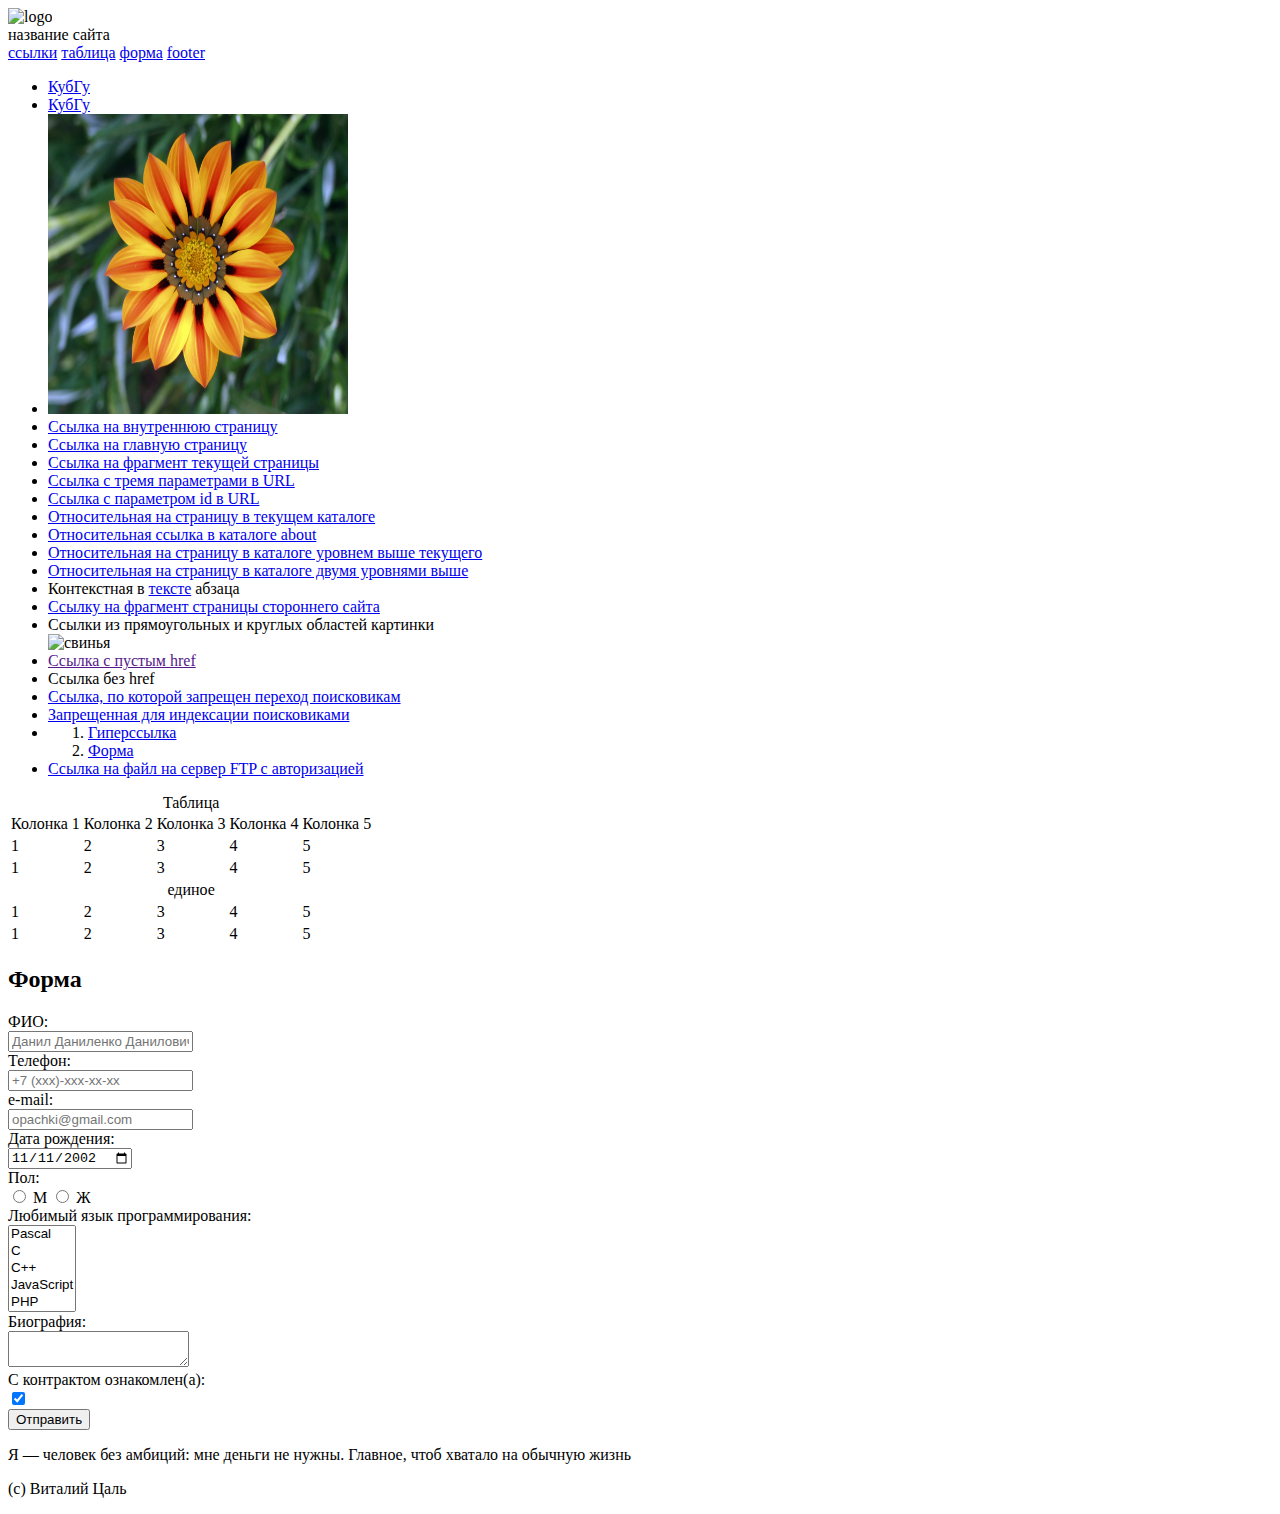
==== Zadanie2/index.html @ 2a0e4807 "Add files via upload" ====
<!DOCTYPE html>

<html>
	<head>
		<meta charset="utf-8">
		<link rel="stylesheet" href="style.css" type="text/css">
		<title>Задание 2</title>
	</head>
	<body>
		<header>
      <div class="header-content">
        <img src="https://img2.reactor.cc/pics/post/%D0%BA%D0%BE%D1%82%D1%8D-%D0%BB%D0%B8%D1%87%D0%B8%D0%BD%D0%BA%D0%B0-%D0%BA%D0%BE%D1%82%D1%8D-7539889.png" alt="logo" class="logo">
        <div class="name-site">название сайта</div>
        <div class="header-links-nav">
          <nav>
            <a href="#link">ссылки</a>
            <a href="#table">таблица</a>
            <a href="#forma">форма</a>
            <a href="#footer">footer</a>
          </nav>
        </div>
      </div>
    </header>
		<div class="call">
			<div class="inner">
				<ul id="link">
					<li><a href="http://www.kubsu.ru/index.php" target="_blank">КубГу</a></li>
					<li id="KUBIK"><a href="https://www.kubsu.ru/index.php" target="_blank">КубГу</a></li>
					<li id="top"><a href="http://www.kubsu.ru/index.php"><img src="image.jpg" alt="image" width="300" height="300"/></a></li>
					<li><a href="/about.html">Ссылка на внутреннюю страницу</a></li>
					<li><a href="/">Ссылка на главную страницу</a></li>
					<li><a href="#KUBIK">Ссылка на фрагмент текущей страницы</a></li>
					<li><a href="http://www.kubsu.ru/index.php?parametr1=p1&parametr2=p2&parametr3=p3" target="_blank">Ссылка с тремя параметрами в URL</a></li>
					<li><a href="http://www.kubsu.ru/index.php?id=15" target="_blank">Ссылка с параметром id в URL</a></li>
					<li><a href="./about.html">Относительная на страницу в текущем каталоге</a></li>
					<li><a href="./about/page2.html">Относительная ссылка в каталоге about</a></li>
					<li><a href="../page2.html">Относительная на страницу в каталоге уровнем выше текущего</a></li>
					<li><a href="../../katalog1.html">Относительная на страницу в каталоге двумя уровнями выше</a></li>
					<li>Контекстная в <a href="http://www.kubsu.ru/index.php" target="_blank">тексте</a> абзаца</li>
					<li><a href="https://www.kubsu.ru/index.php#section-content">Ссылку на фрагмент страницы стороннего сайта</a></li>
					<li>Ссылки из прямоугольных и круглых областей картинки
						<br>
						<img src="https://www.gamebyte.com/wp-content/uploads/2022/05/ac52805a-silent-hill-2-gb.jpg" alt="свинья" width="190" heigth="190" usemap="#mymap"/>
						<map name="mymap">
							<area shape="rect" coords="40, 25, 90, 150" href="https://www.meme-arsenal.com/memes/57b0e6c18cd5163b8f9722f06ba16e4a.jpg" alt="Прямоугольная область">
							<area shape="circle" coords="100, 10, 25" href="https://www.denofgeek.com/wp-content/uploads/2022/10/Pyramid-Head-Silent-Hil.jpg?resize=768%2C432" alt="Круглая облать">
						</map>
					</li>
					<li><a href>Ссылка с пустым href</a></li>
					<li><a>Ссылка без href</a> </li>
					<li><a href="https://ru.wikipedia.org/wiki/Silent_Hill_2" rel="nofollow" target="_blank">Ссылка, по которой запрещен переход поисковикам</a></li>
					<li><!--noindex--><a href="https://ru.wikipedia.org/wiki/Survival_horror" target="_blank">Запрещенная для индексации поисковиками</a><!--/noindex--></li>
					<li>
						<ol>
							<li><a href="#KUBIK" title="Ссылка на сайт кубгу">Гиперссылка</a></li>
							<li><a href=#forma title="Ссылка на форму">Форма</a></li>
						</ol>
					</li>
					<li><a href="ftp://user:pass123@tavalik.ru/Temp/file.txt">Ссылка на файл на сервер FTP с авторизацией</a></li>
					</ul>
				<div class="table">
				 <table>
          <caption>Таблица</caption>
          <tbody>
            <tr class="row-neChet">
              <td>Колонка 1</td>
              <td>Колонка 2</td>
              <td>Колонка 3</td>
              <td>Колонка 4</td>
              <td>Колонка 5</td>
            </tr>
            <tr class="row-Chet">
              <td> 1</td>
              <td> 2</td>
              <td> 3</td>
              <td> 4</td>
              <td> 5</td>
            </tr>
            <tr class="row-neChet">
              <td> 1</td>
              <td> 2</td>
              <td> 3</td>
              <td> 4</td>
              <td> 5</td>
            </tr>
            <tr class="row-Chet" >
              <td colspan="5" align="center">единое</td>
              
            </tr>
            <tr class="row-neChet">
              <td> 1</td>
              <td> 2</td>
              <td> 3</td>
              <td> 4</td>
              <td> 5</td>
            </tr>
            <tr class="row-Chet">
              <td> 1</td>
              <td> 2</td>
              <td> 3</td>
              <td> 4</td>
              <td> 5</td>
            </tr>
          </tbody>
        </table>
				</div>
					<h2>Форма</h2>
      <form action="https://www.example.com" method="POST"  id="forma">
        <label>
          ФИО:<br>
          <input name="field-name-1" placeholder="Данил Даниленко Данилович" type="name">
        </label><br>
        <label>
          Телефон:<br>
            <input name="field-number" placeholder="+7 (xxx)-xxx-xx-xx" type="number">
        </label><br>
        <label>
          e-mail:<br>
          <input name="field-email" placeholder="opachki@gmail.com" type="email">
       </label><br>
       <label>
        Дата рождения:<br>
        <input name="field-date" value="2002-11-11" type="date">
       </label><br>
       Пол:<br>
       <label>
           <input type="radio" name="radio-group-2" value="М">
           М
       </label>
       <label>
           <input type="radio" name="radio-group-2" value="Ж">
           Ж
       </label>
      </label><br>
      <label>
        Любимый язык программирования:
        <br/>
        <select name="field-name4[]" multiple="multiple" size="5">
          <option value="Значение 1">Pascal</option>
          <option value="Значение 2">C</option>
          <option value="Значение 3">C++</option>
          <option value="Значение 4">JavaScript</option>
          <option value="Значение 5">PHP</option>
          <option value="Значение 6">Python</option>
          <option value="Значение 7">Java</option>
          <option value="Значение 8">Haskel</option>
          <option value="Значение 9">Clojure</option>
          <option value="Значение 10">Prolog</option>
          <option value="Значение 11">Scala</option>
        </select>
      </label><br>
      <label>
        Биография:<br>
        <textarea name="biography"> </textarea>
      </label><br>
      С контрактом ознакомлен(а):<br>
               <label>
                   <input type="checkbox" checked="checked" name="check-1">
               </label><br>
               <input type="submit" value="Отправить" />
      </form>
			</div>
		</div>
		<footer class="footer" id="footer">
    <p>Я — человек без амбиций: мне деньги не нужны. Главное, чтоб хватало на обычную жизнь</p>
    <p>(с) Виталий Цаль</p>
  </footer>
	</body>
</html>
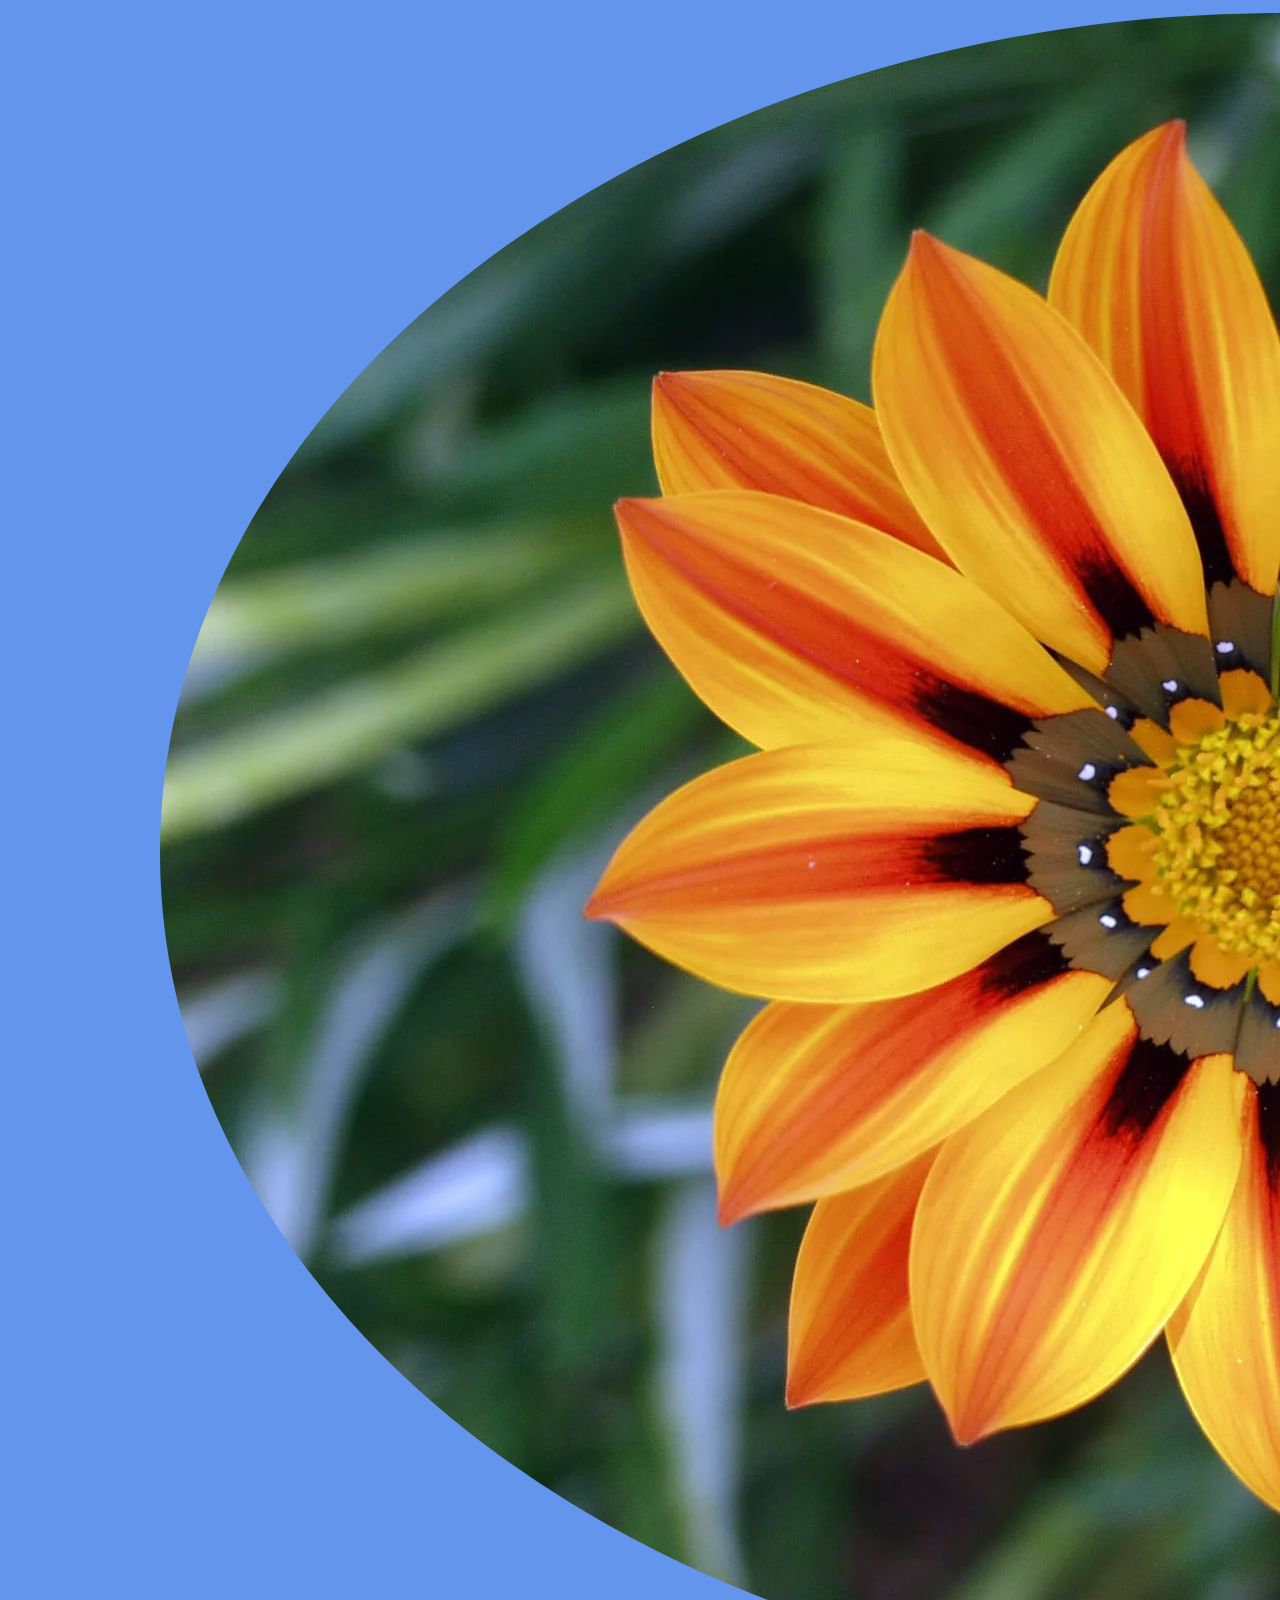
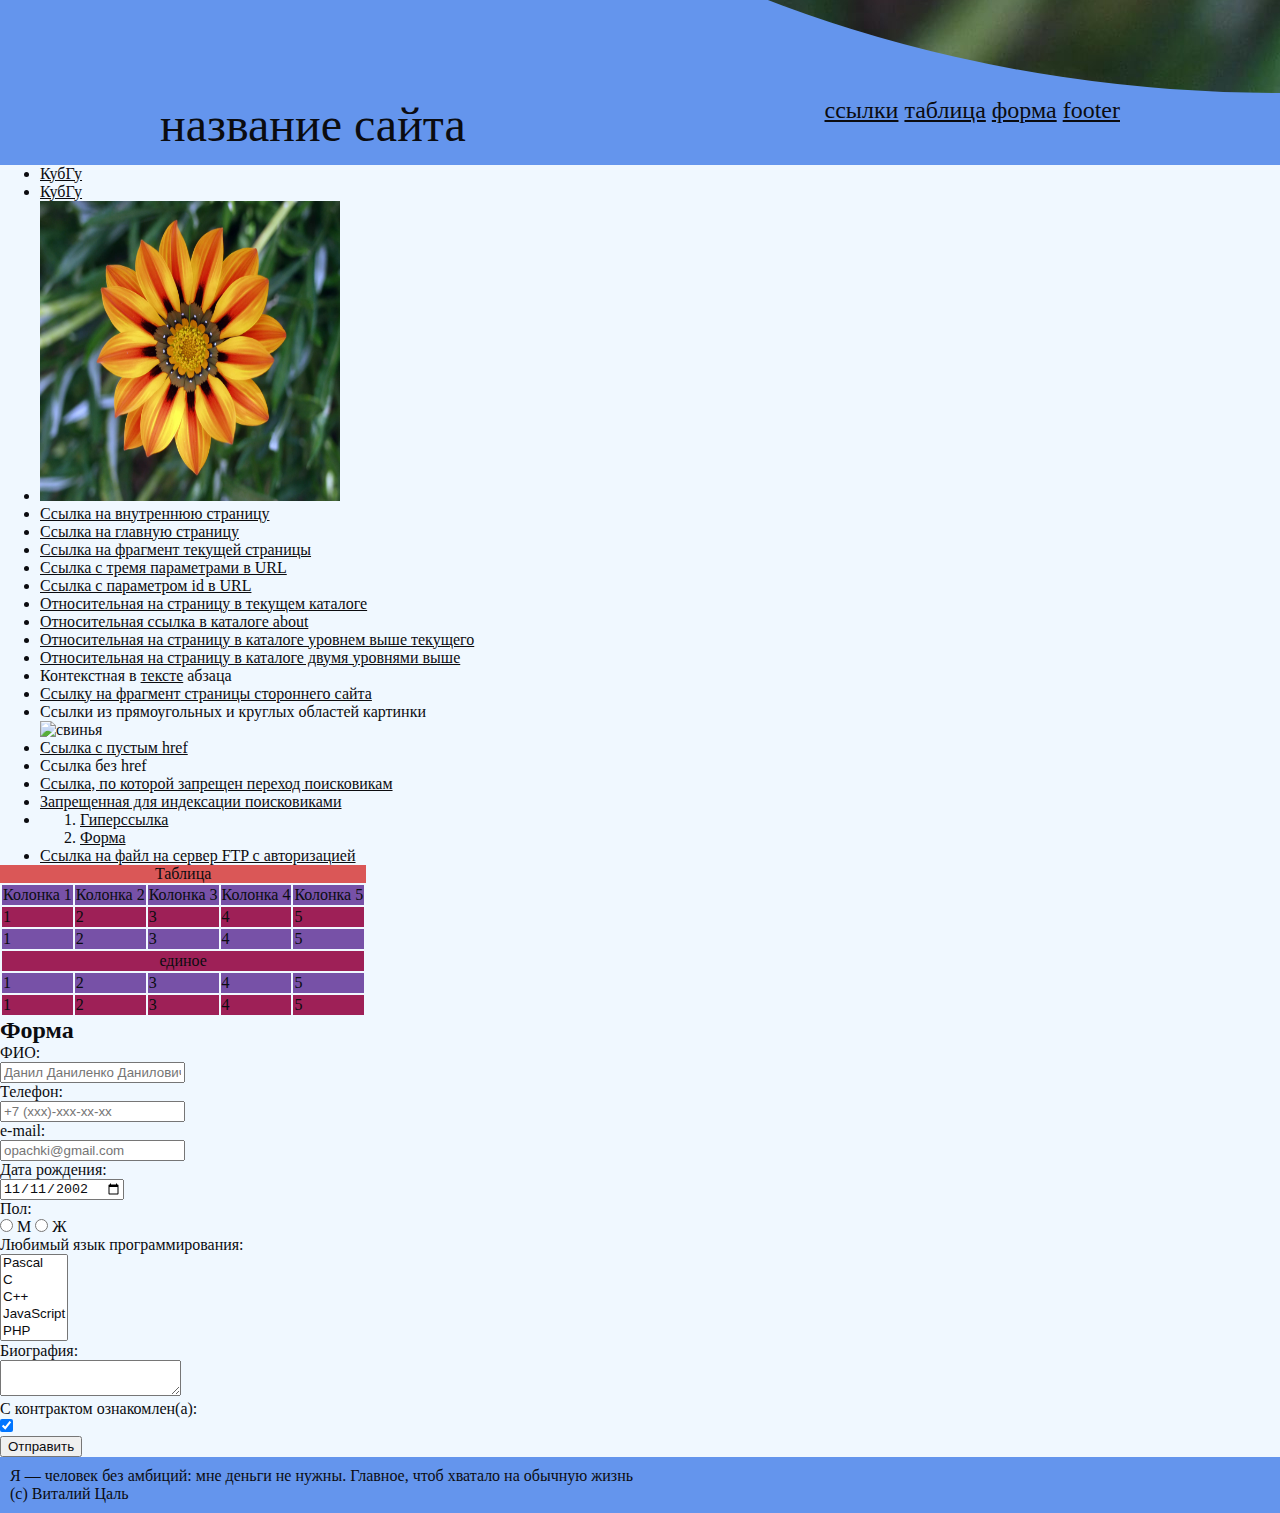
==== commit 796d07e7: "Update index.html" ====
--- a/Zadanie2/index.html
+++ b/Zadanie2/index.html
@@ -9,7 +9,7 @@
 	<body>
 		<header>
       <div class="header-content">
-        <img src="https://img2.reactor.cc/pics/post/%D0%BA%D0%BE%D1%82%D1%8D-%D0%BB%D0%B8%D1%87%D0%B8%D0%BD%D0%BA%D0%B0-%D0%BA%D0%BE%D1%82%D1%8D-7539889.png" alt="logo" class="logo">
+        <img src="image2.jpg" alt="logo" class="logo">
         <div class="name-site">название сайта</div>
         <div class="header-links-nav">
           <nav>
@@ -166,4 +166,4 @@
     <p>(с) Виталий Цаль</p>
   </footer>
 	</body>
-</html>+</html>
--- a/Zadanie2/style.css
+++ b/Zadanie2/style.css
@@ -0,0 +1,63 @@
+* {
+  margin: 0;
+  color: #0b0c10;
+}
+
+body {
+  background-color: aliceblue;
+}
+
+header {
+  background-color: cornflowerblue;
+}
+.name-site {
+  display: inline;
+  font-size: xxx-large;
+}
+.logo {
+  display: inline-block;
+  border-radius: 50%;
+  overflow: hidden;
+}
+
+.header-content {
+  margin: auto;
+  padding: 1%;
+  max-width: 960px;
+}
+.header-links-nav {
+  display: inline;
+  float: right;
+  font-size: x-large;
+}
+
+.content {
+  margin: 3% 10% 3% 10%;
+}
+
+.links-content {
+  margin-bottom: 4%;
+  margin-top: 7%;
+  padding: 1%;
+  background-color: cornflowerblue;
+}
+
+.inside-content {
+  margin: 1% 0 0 0;
+  padding: 1%;
+  background-color: cornflowerblue;
+}
+
+.row-neChet {
+  background-color: #7751a7;
+}
+.row-Chet {
+  background-color: #9e2057;
+}
+caption {
+  background-color: #da5757;
+}
+.footer {
+  padding: 10px;
+  background-color: cornflowerblue;
+}
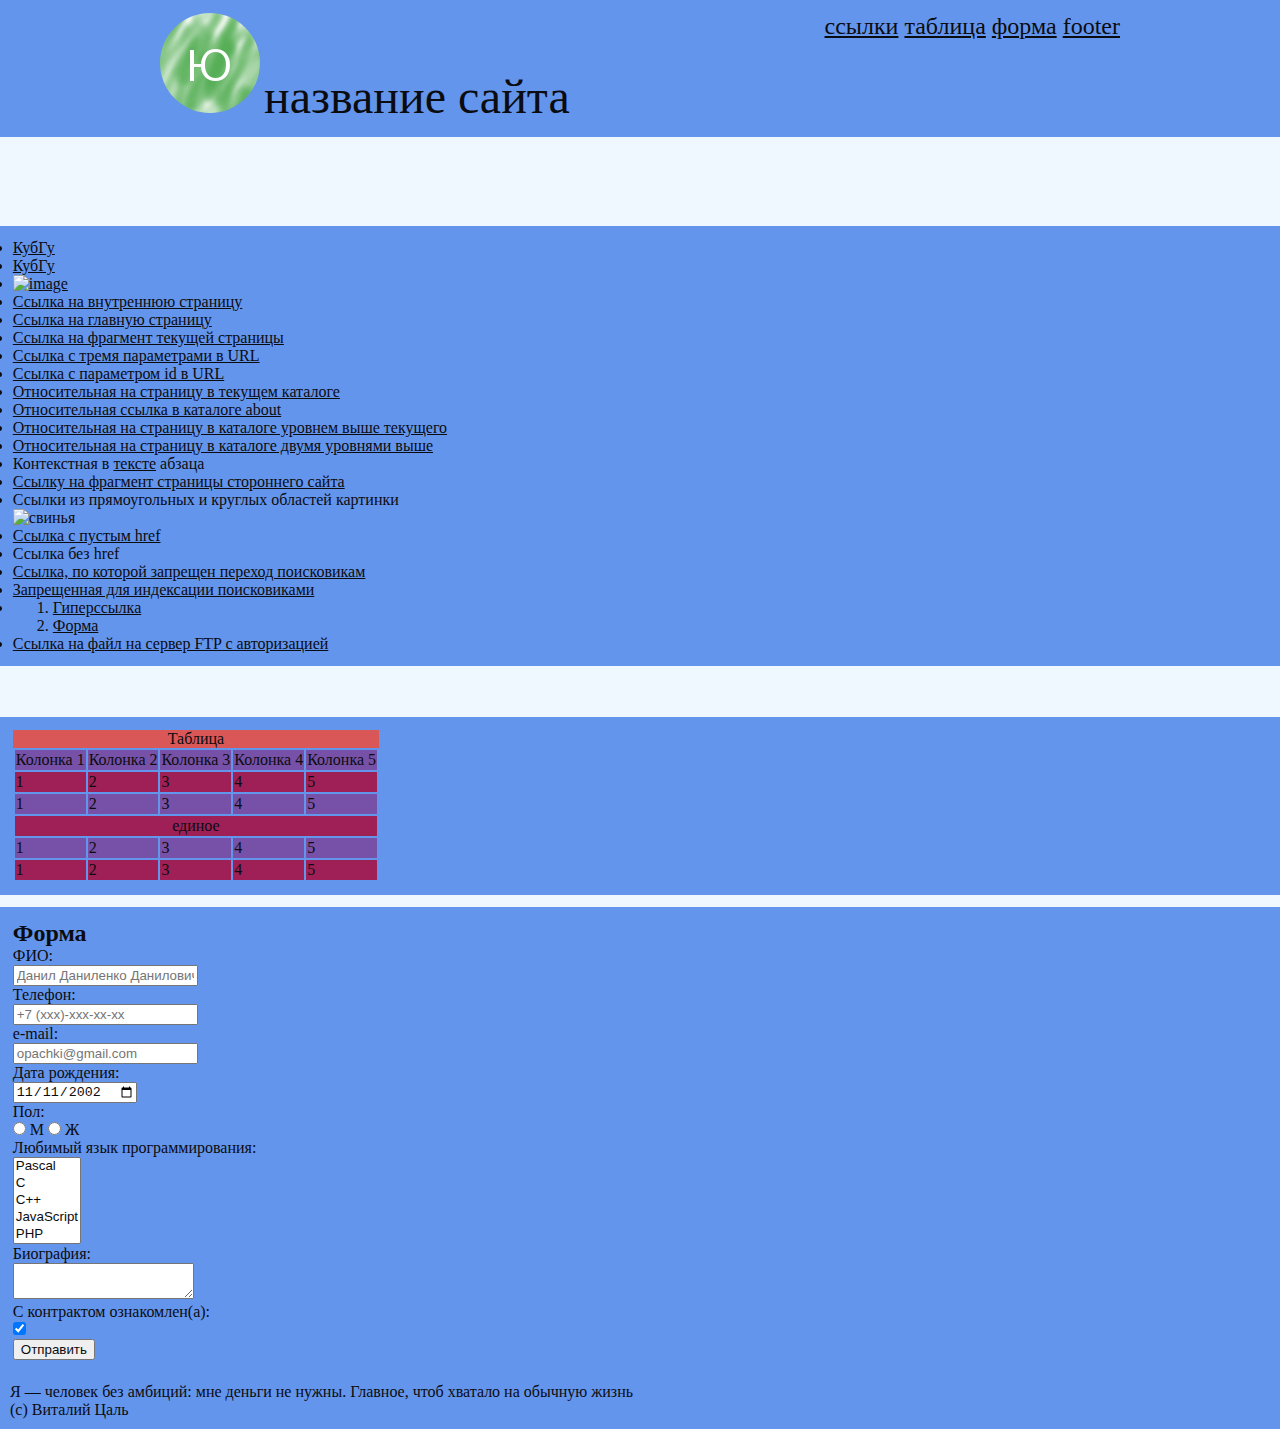
==== commit 21c615d4: "Update index.html" ====
--- a/Zadanie2/index.html
+++ b/Zadanie2/index.html
@@ -9,7 +9,7 @@
 	<body>
 		<header>
       <div class="header-content">
-        <img src="image2.jpg" alt="logo" class="logo">
+        <img src="image3.png" alt="logo" class="logo">
         <div class="name-site">название сайта</div>
         <div class="header-links-nav">
           <nav>
@@ -23,10 +23,11 @@
     </header>
 		<div class="call">
 			<div class="inner">
-				<ul id="link">
+				<div class="link" id="link">
+				<ul>
 					<li><a href="http://www.kubsu.ru/index.php" target="_blank">КубГу</a></li>
 					<li id="KUBIK"><a href="https://www.kubsu.ru/index.php" target="_blank">КубГу</a></li>
-					<li id="top"><a href="http://www.kubsu.ru/index.php"><img src="image.jpg" alt="image" width="300" height="300"/></a></li>
+					<li id="top"><a href="http://www.kubsu.ru/index.php"><img src="image2.jpg" alt="image" width="300" height="300"/></a></li>
 					<li><a href="/about.html">Ссылка на внутреннюю страницу</a></li>
 					<li><a href="/">Ссылка на главную страницу</a></li>
 					<li><a href="#KUBIK">Ссылка на фрагмент текущей страницы</a></li>
@@ -58,7 +59,8 @@
 					</li>
 					<li><a href="ftp://user:pass123@tavalik.ru/Temp/file.txt">Ссылка на файл на сервер FTP с авторизацией</a></li>
 					</ul>
-				<div class="table">
+				</div>
+				<div class="inside-content" id="table">
 				 <table>
           <caption>Таблица</caption>
           <tbody>
@@ -104,8 +106,9 @@
           </tbody>
         </table>
 				</div>
+				<div class="inside-content" id="forma">
 					<h2>Форма</h2>
-      <form action="https://www.example.com" method="POST"  id="forma">
+      <form action="https://www.example.com" method="POST">
         <label>
           ФИО:<br>
           <input name="field-name-1" placeholder="Данил Даниленко Данилович" type="name">
@@ -160,6 +163,7 @@
                <input type="submit" value="Отправить" />
       </form>
 			</div>
+			</div>
 		</div>
 		<footer class="footer" id="footer">
     <p>Я — человек без амбиций: мне деньги не нужны. Главное, чтоб хватало на обычную жизнь</p>
--- a/Zadanie2/style.css
+++ b/Zadanie2/style.css
@@ -35,7 +35,7 @@
   margin: 3% 10% 3% 10%;
 }
 
-.links-content {
+#link ul {
   margin-bottom: 4%;
   margin-top: 7%;
   padding: 1%;
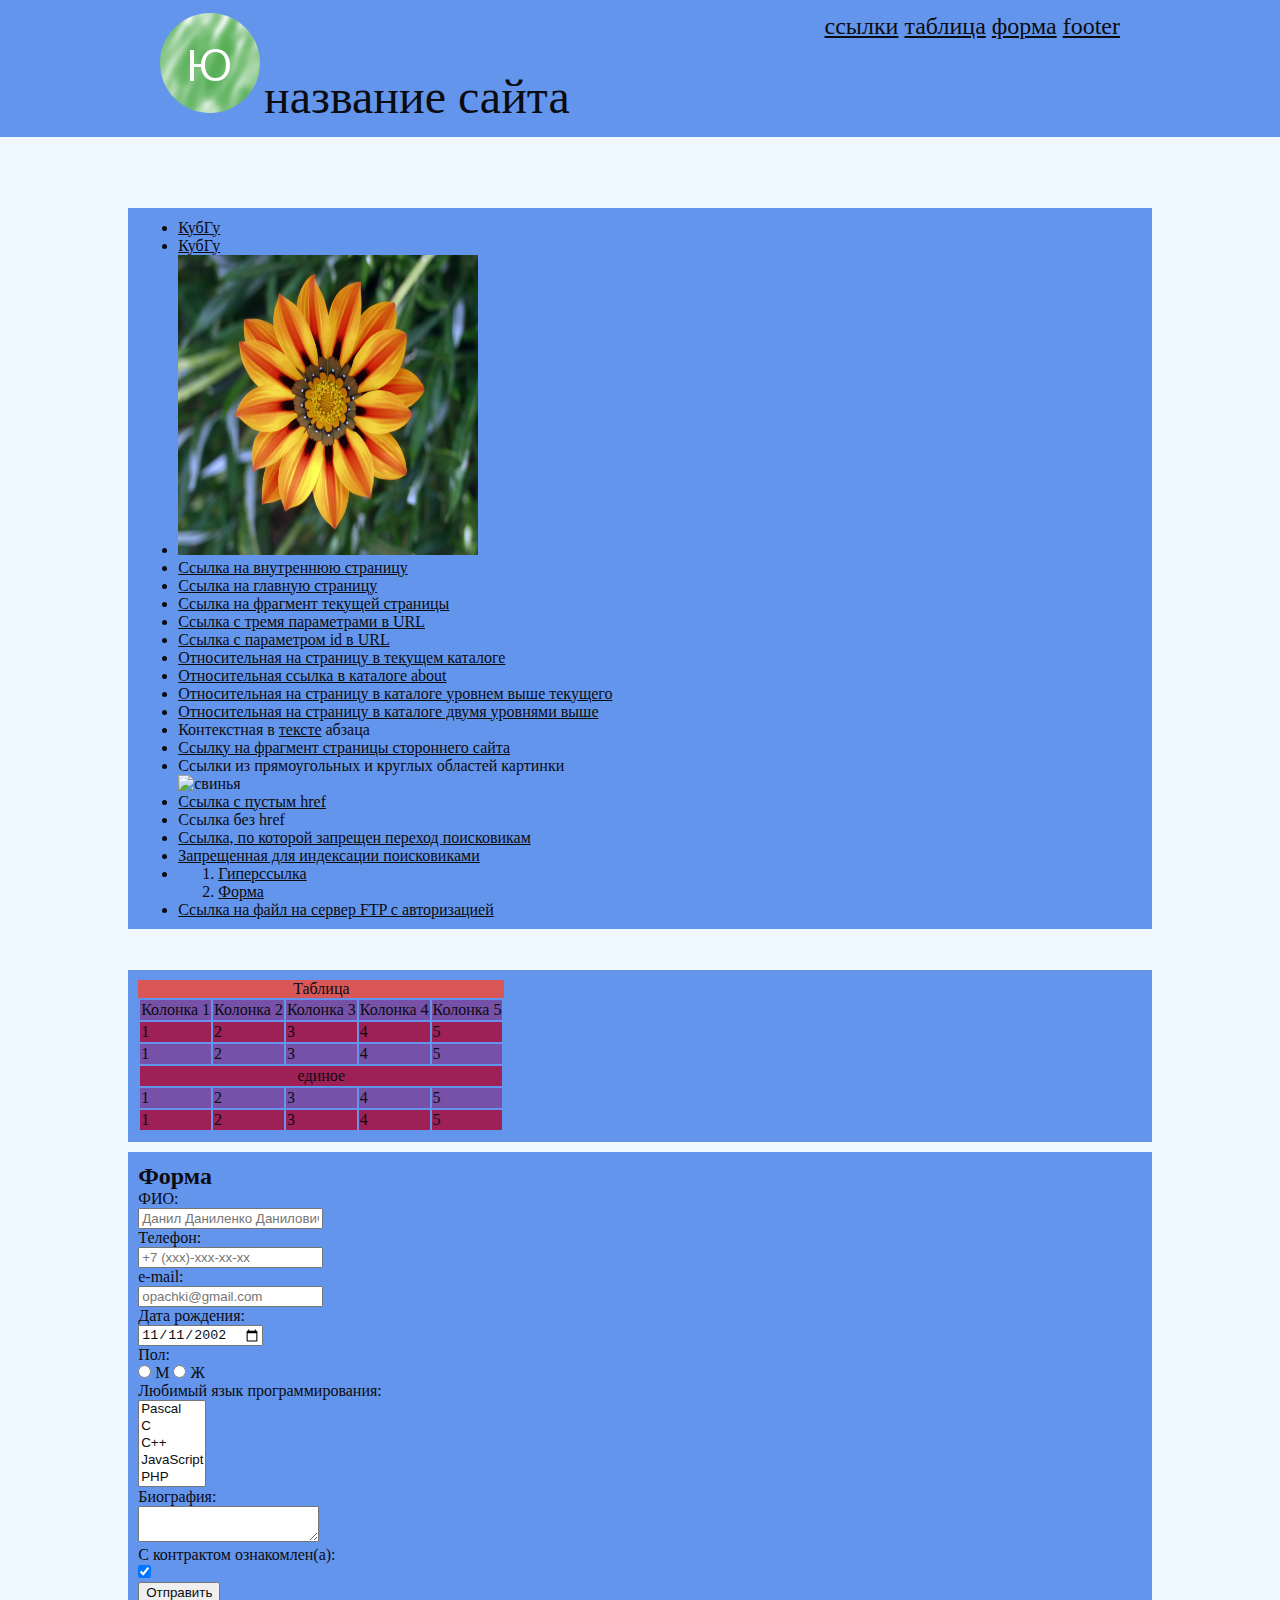
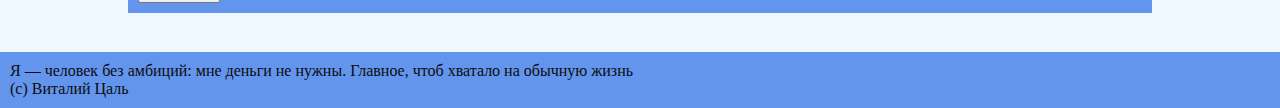
==== commit 5338a659: "Update index.html" ====
--- a/Zadanie2/index.html
+++ b/Zadanie2/index.html
@@ -27,7 +27,7 @@
 				<ul>
 					<li><a href="http://www.kubsu.ru/index.php" target="_blank">КубГу</a></li>
 					<li id="KUBIK"><a href="https://www.kubsu.ru/index.php" target="_blank">КубГу</a></li>
-					<li id="top"><a href="http://www.kubsu.ru/index.php"><img src="image2.jpg" alt="image" width="300" height="300"/></a></li>
+					<li id="top"><a href="http://www.kubsu.ru/index.php"><img src="image.jpg" alt="image" width="300" height="300"/></a></li>
 					<li><a href="/about.html">Ссылка на внутреннюю страницу</a></li>
 					<li><a href="/">Ссылка на главную страницу</a></li>
 					<li><a href="#KUBIK">Ссылка на фрагмент текущей страницы</a></li>
--- a/Zadanie2/style.css
+++ b/Zadanie2/style.css
@@ -31,11 +31,11 @@
   font-size: x-large;
 }
 
-.content {
+.inner {
   margin: 3% 10% 3% 10%;
 }
 
-#link ul {
+ .link{
   margin-bottom: 4%;
   margin-top: 7%;
   padding: 1%;
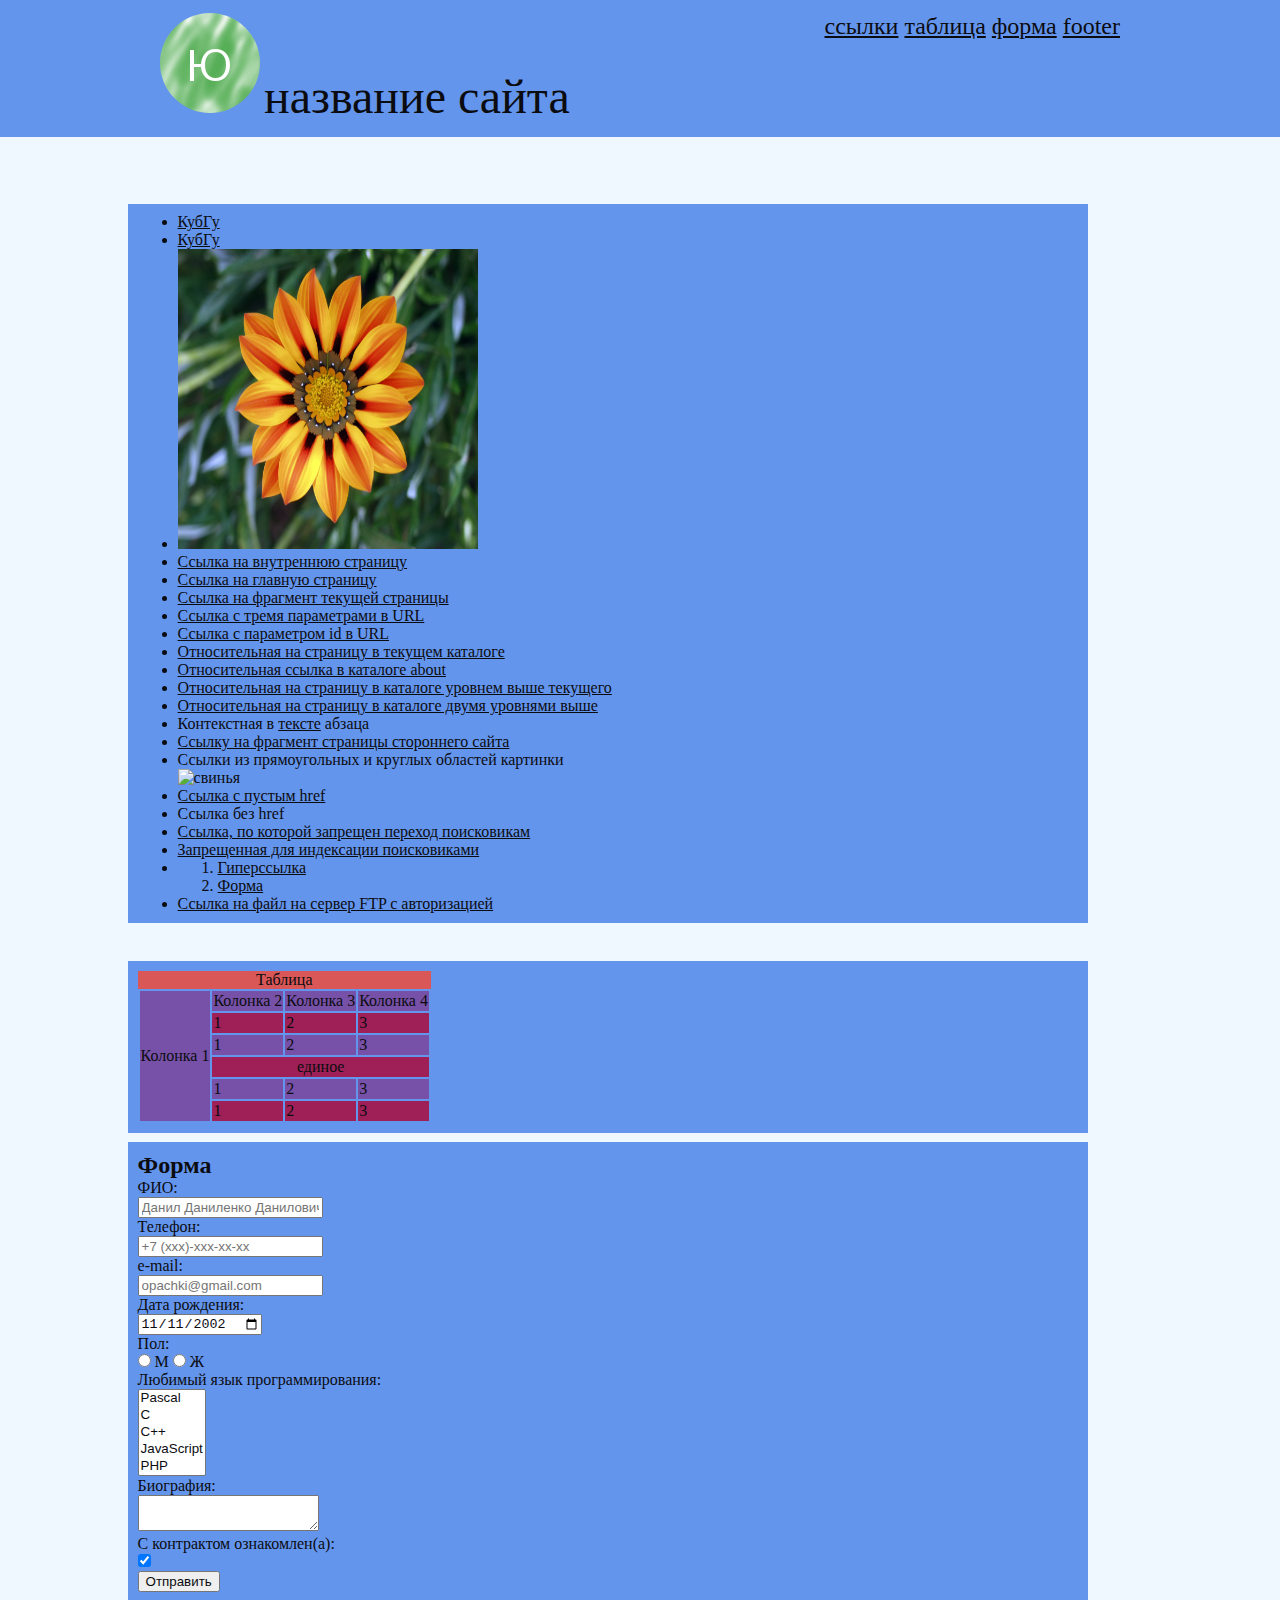
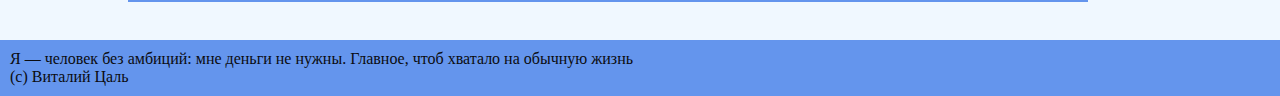
==== commit 89123aa4: "Update index.html" ====
--- a/Zadanie2/index.html
+++ b/Zadanie2/index.html
@@ -65,25 +65,20 @@
           <caption>Таблица</caption>
           <tbody>
             <tr class="row-neChet">
-              <td>Колонка 1</td>
+              <td rowspan="6">Колонка 1</td>
               <td>Колонка 2</td>
               <td>Колонка 3</td>
               <td>Колонка 4</td>
-              <td>Колонка 5</td>
             </tr>
             <tr class="row-Chet">
               <td> 1</td>
               <td> 2</td>
               <td> 3</td>
-              <td> 4</td>
-              <td> 5</td>
             </tr>
             <tr class="row-neChet">
               <td> 1</td>
               <td> 2</td>
               <td> 3</td>
-              <td> 4</td>
-              <td> 5</td>
             </tr>
             <tr class="row-Chet" >
               <td colspan="5" align="center">единое</td>
@@ -93,15 +88,11 @@
               <td> 1</td>
               <td> 2</td>
               <td> 3</td>
-              <td> 4</td>
-              <td> 5</td>
             </tr>
             <tr class="row-Chet">
               <td> 1</td>
               <td> 2</td>
               <td> 3</td>
-              <td> 4</td>
-              <td> 5</td>
             </tr>
           </tbody>
         </table>
--- a/Zadanie2/style.css
+++ b/Zadanie2/style.css
@@ -29,10 +29,12 @@
   display: inline;
   float: right;
   font-size: x-large;
+  max-width: 960px;
 }
 
 .inner {
   margin: 3% 10% 3% 10%;
+  max-width: 960px;
 }
 
  .link{
